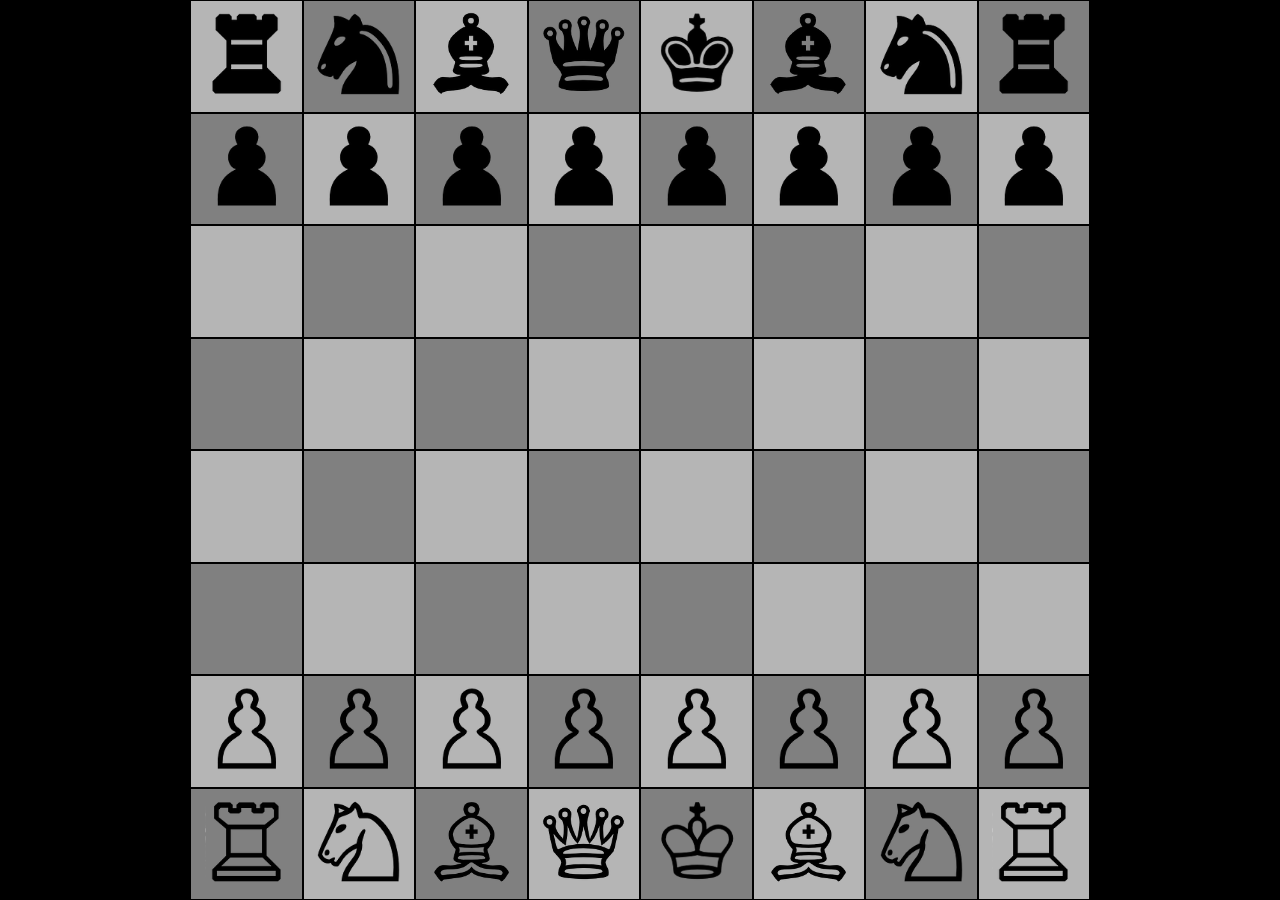
==== index.html @ ad70fdfa "Javascript Chess Game" ====
<!DOCTYPE html>
<html lang="en">
<head>
    <meta charset="UTF-8">
    <meta http-equiv="X-UA-Compatible" content="IE=edge">
    <meta name="viewport" content="width=device-width, initial-scale=1.0">
    <title>Chess 2.0</title>
</head>
<body>
    <link rel="stylesheet" href="./css/style.css">
    <script src="./js/game.js" defer></script>
    <div id="gameBoard" oncontextmenu="return false;"></div>
</body>
</html>
---- css/style.css ----
body {
    background-color: black;
    margin: 0;
    height: 100vh;
    width: 100vw;

    display: flex;
    justify-content: center;
    align-items: center;
}

#gameBoard {
    background-color: rgb(181, 181, 181);

    display: grid;
    grid-template-columns: repeat(8, 1fr);
    grid-template-rows: repeat(8, 1fr);

    width: 100vmin;
    height: 100vmin;
    
    user-select: none;
}

.cellBlock {
    display:table-cell;
    text-align: center;
}

.grayBlock {
    background-color: rgb(128, 128, 128);
}

.highlighted {
    background-color: red;
}

.pieceImg {
    /* width: 95%;
    height: 95%; */
    
    margin-top: 10%;
    width: 75%;
    height: 75%;
}
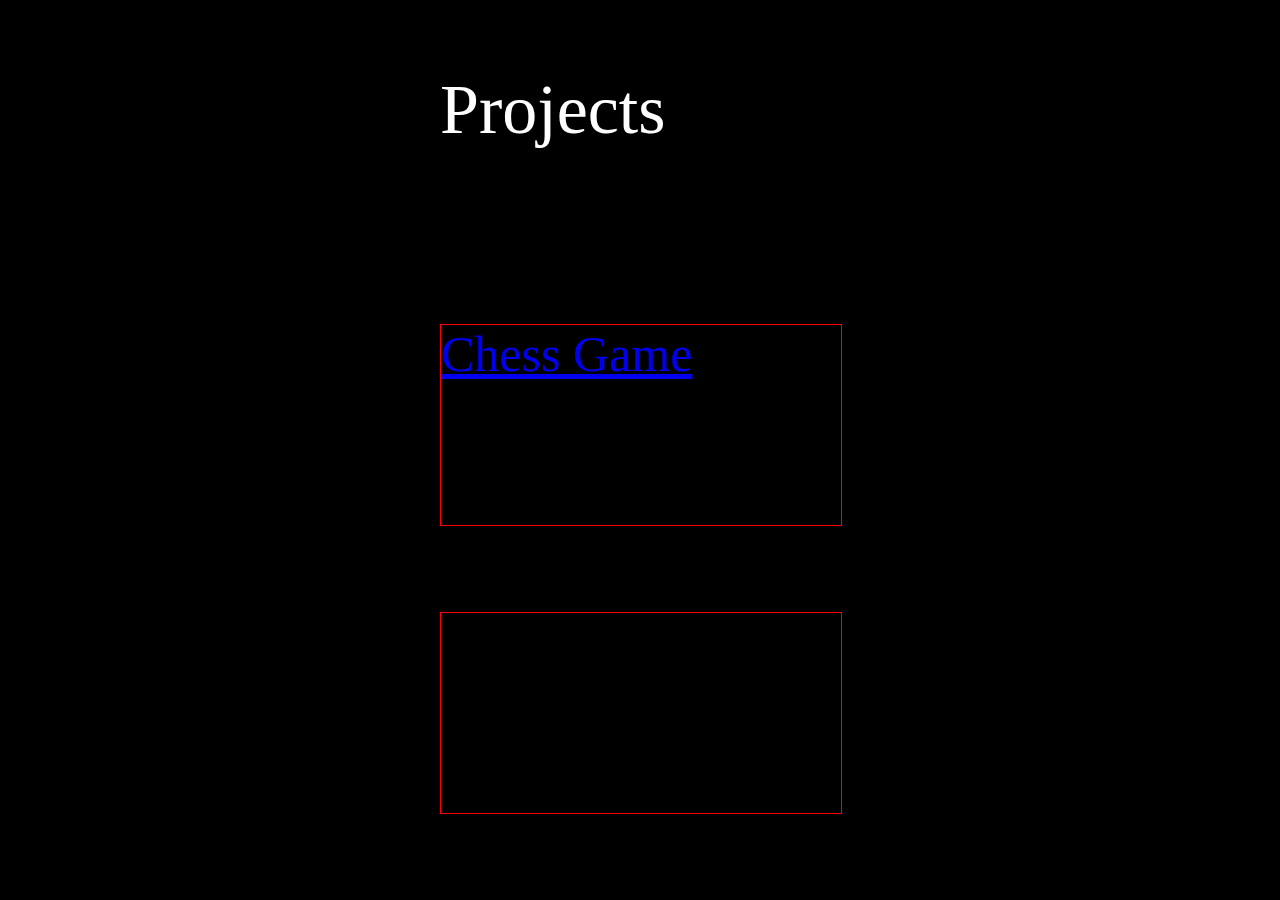
==== commit 108e983d: "Changed main page and doing remodelling" ====
--- a/index.html
+++ b/index.html
@@ -4,11 +4,23 @@
     <meta charset="UTF-8">
     <meta http-equiv="X-UA-Compatible" content="IE=edge">
     <meta name="viewport" content="width=device-width, initial-scale=1.0">
-    <title>Chess 2.0</title>
+    <title>Project Hub</title>
+    <link rel="shortcut icon" href="./img/roundedFavicon.ico" type="image/x-icon">
 </head>
 <body>
     <link rel="stylesheet" href="./css/style.css">
-    <script src="./js/game.js" defer></script>
-    <div id="gameBoard" oncontextmenu="return false;"></div>
+    <script src="./js/projectHub.js" defer></script>
+
+    <div id="projectBrowser">
+        <div id="hubBigTitle">
+            <p id="hubBigTitleText" class="whiteText">Projects</p><br>
+        </div>
+
+        <div id="chessGame" class="projects">
+            <a href="./projects/chess2.0/chess.html">Chess Game</a>
+        </div>
+
+        <!-- <strong class="whiteText">YES</strong> -->
+    </div>
 </body>
-</html> +</html>--- a/css/style.css
+++ b/css/style.css
@@ -1,4 +1,3 @@
-
 body {
     background-color: black;
     margin: 0;
@@ -7,40 +6,42 @@
 
     display: flex;
     justify-content: center;
-    align-items: center;
+    /* align-items: center; */
 }
 
-#gameBoard {
-    background-color: rgb(181, 181, 181);
+.whiteText {
+    color: white;
+}
+
+#projectBrowser {
+    height: 100vh;
+    width: 400px;
 
     display: grid;
-    grid-template-columns: repeat(8, 1fr);
-    grid-template-rows: repeat(8, 1fr);
-
-    width: 100vmin;
-    height: 100vmin;
-    
-    user-select: none;
 }
 
-.cellBlock {
-    display:table-cell;
+#huhBigTitle {
+    border: 1px solid;
+    border-color: red;
+
+    /* display: flex;
+    justify-content: center;
+    align-items: center; */
+
     text-align: center;
+    vertical-align: middle;
 }
 
-.grayBlock {
-    background-color: rgb(128, 128, 128);
+#hubBigTitleText {
+    font-size: 70px;
 }
 
-.highlighted {
-    background-color: red;
+.projects {
+    height: 200px;
+    width: 100%;
+    border: 1px solid;
+    border-color: red;
+
+    font-size: 50px;
 }
 
-.pieceImg {
-    /* width: 95%;
-    height: 95%; */
-    
-    margin-top: 10%;
-    width: 75%;
-    height: 75%;
-}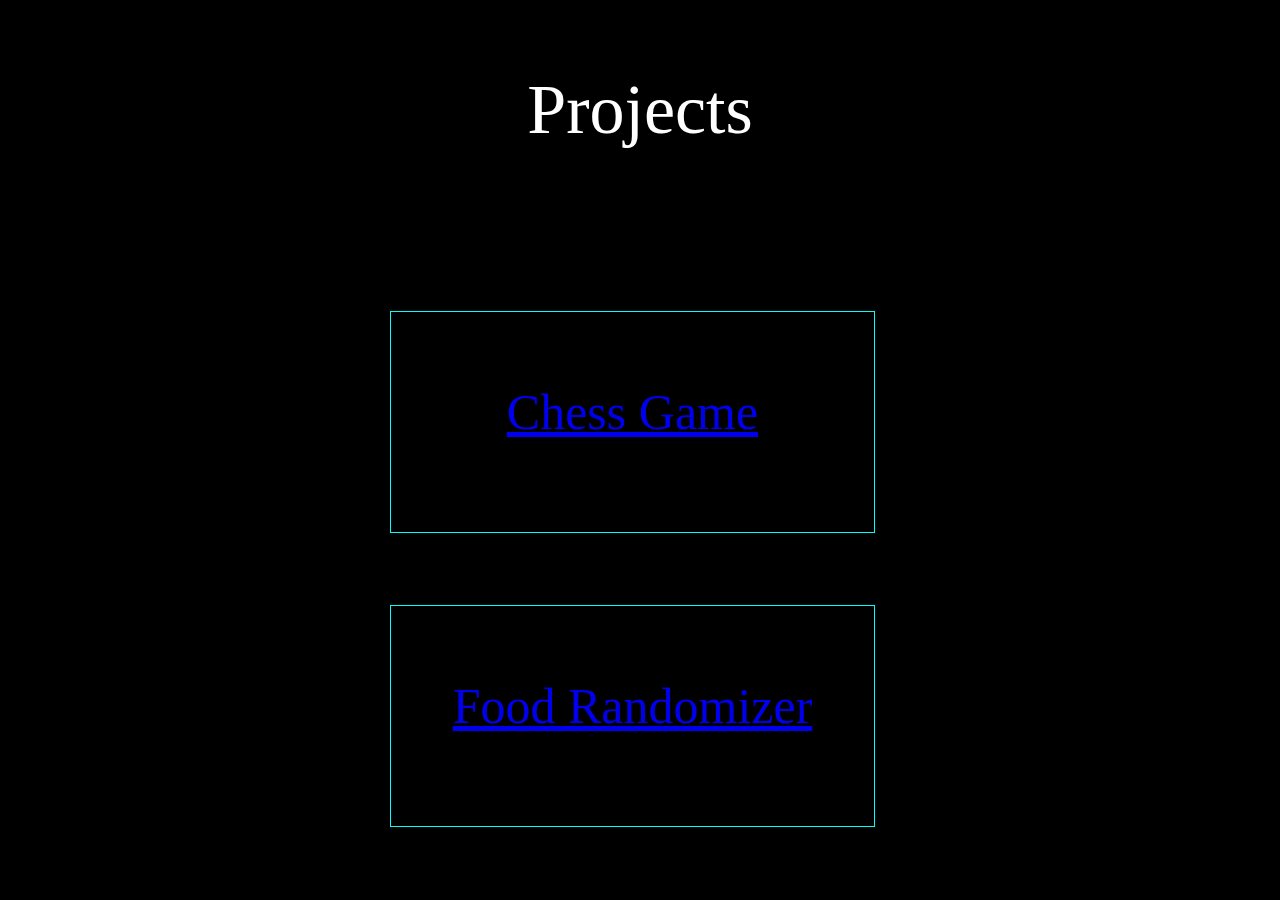
==== commit e4387077: "made things centered" ====
--- a/index.html
+++ b/index.html
@@ -16,9 +16,9 @@
             <p id="hubBigTitleText" class="whiteText">Projects</p><br>
         </div>
 
-        <div id="chessGame" class="projects">
+        <!-- <div id="chessGame" class="projects">
             <a href="./projects/chess2.0/chess.html">Chess Game</a>
-        </div>
+        </div> -->
 
         <!-- <strong class="whiteText">YES</strong> -->
     </div>
--- a/css/style.css
+++ b/css/style.css
@@ -15,32 +15,41 @@
 
 #projectBrowser {
     height: 100vh;
-    width: 400px;
+    width: 500px;
 
     display: grid;
+    overflow-x: hidden;
+    overflow-y: auto;
 }
 
 #huhBigTitle {
     border: 1px solid;
     border-color: red;
 
-    /* display: flex;
+    /* display: flex; */
     justify-content: center;
-    align-items: center; */
+    align-items: center;
+}
 
+#hubBigTitleText {
+    font-size: 70px;
     text-align: center;
     vertical-align: middle;
 }
 
-#hubBigTitleText {
-    font-size: 70px;
-}
-
 .projects {
     height: 200px;
-    width: 100%;
-    border: 1px solid;
-    border-color: red;
+    /* width: 100%; */
+    border: 1px solid aqua;
+
+    padding: 20px;
+    padding-top: 0px;
+
+    margin-right: 15px;
+
+    display: flex;
+    justify-content: center;
+    align-items: center;
 
     font-size: 50px;
 }
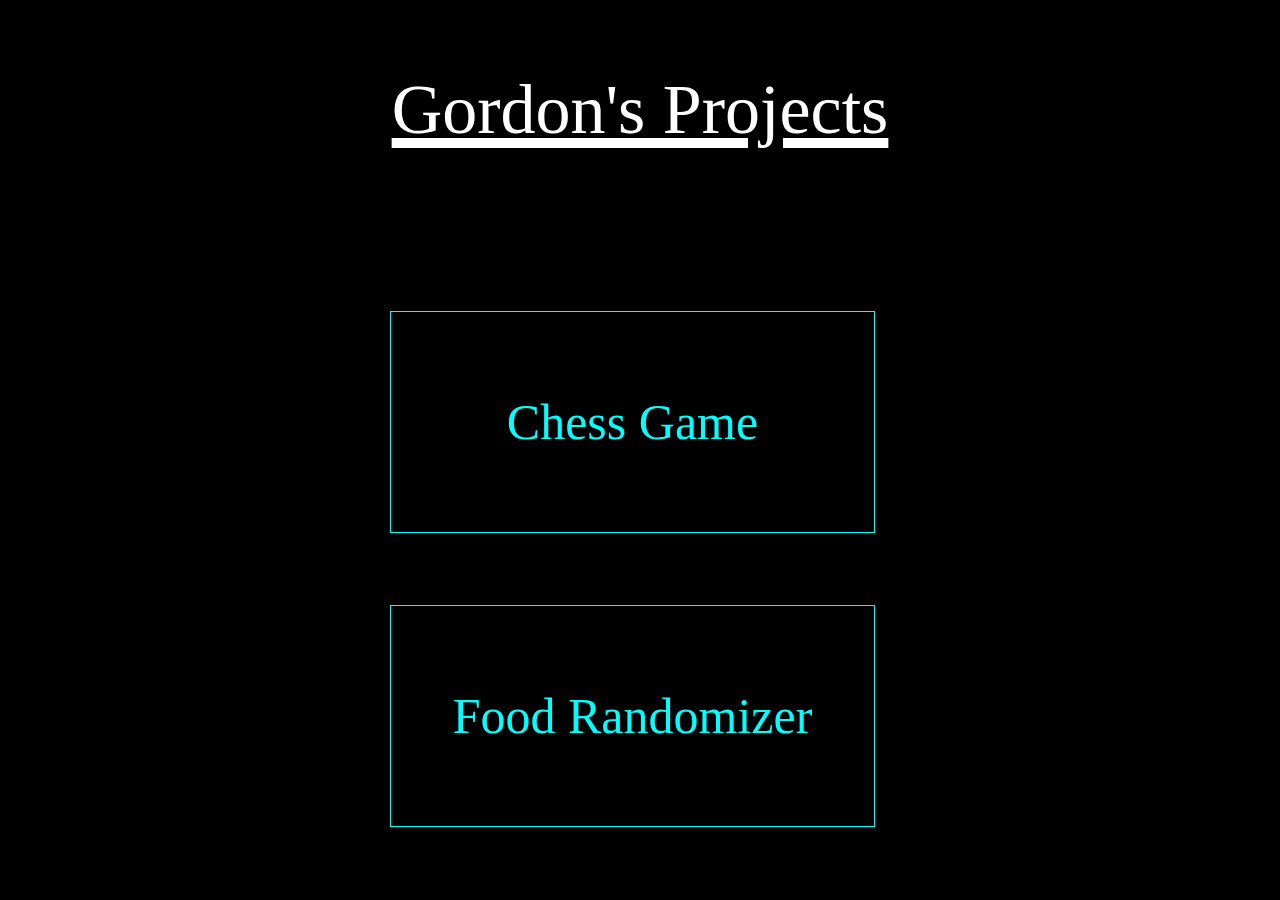
==== commit 5cb60a4a: "start doing aesthetics" ====
--- a/index.html
+++ b/index.html
@@ -13,7 +13,7 @@
 
     <div id="projectBrowser">
         <div id="hubBigTitle">
-            <p id="hubBigTitleText" class="whiteText">Projects</p><br>
+            <p id="hubBigTitleText" class="whiteText">Gordon's Projects</p><br>
         </div>
 
         <!-- <div id="chessGame" class="projects">
--- a/css/style.css
+++ b/css/style.css
@@ -23,8 +23,11 @@
 }
 
 #huhBigTitle {
+    height: 250px;
     border: 1px solid;
     border-color: red;
+
+    padding-bottom: 50px;
 
     /* display: flex; */
     justify-content: center;
@@ -35,6 +38,7 @@
     font-size: 70px;
     text-align: center;
     vertical-align: middle;
+    text-decoration: underline white 10px;
 }
 
 .projects {
@@ -42,8 +46,9 @@
     /* width: 100%; */
     border: 1px solid aqua;
 
-    padding: 20px;
-    padding-top: 0px;
+    padding: 10px;
+    padding-left: 20px;
+    padding-right: 20px;
 
     margin-right: 15px;
 
@@ -54,3 +59,6 @@
     font-size: 50px;
 }
 
+.projectName {
+    color: aqua;
+}
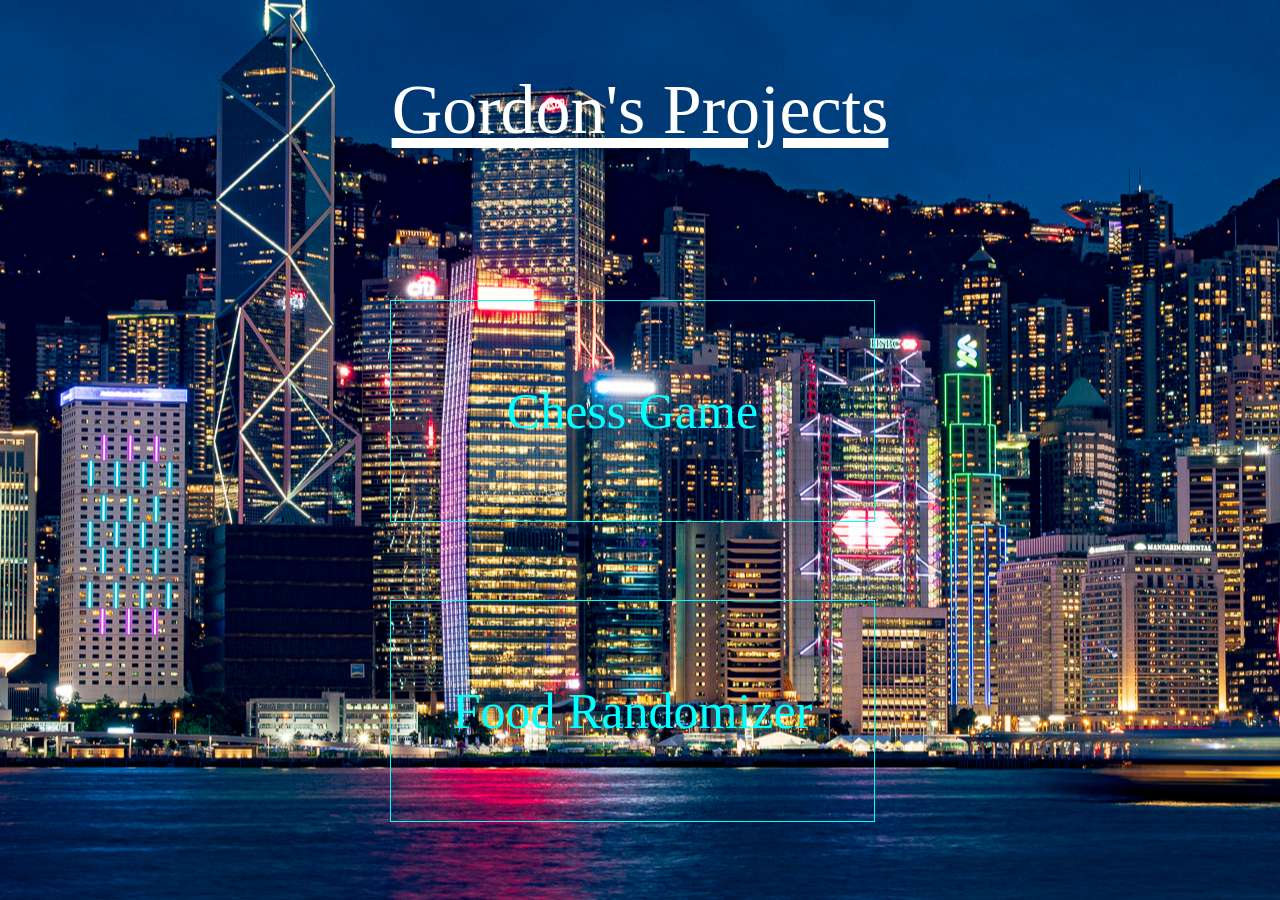
==== commit a59111d5: "added bg img for main page" ====
--- a/index.html
+++ b/index.html
@@ -7,7 +7,7 @@
     <title>Project Hub</title>
     <link rel="shortcut icon" href="./img/roundedFavicon.ico" type="image/x-icon">
 </head>
-<body>
+<body background="./img/bg2.jpg">
     <link rel="stylesheet" href="./css/style.css">
     <script src="./js/projectHub.js" defer></script>
 
--- a/css/style.css
+++ b/css/style.css
@@ -1,5 +1,5 @@
 body {
-    background-color: black;
+    /* background-color: black; */
     margin: 0;
     height: 100vh;
     width: 100vw;
@@ -7,6 +7,7 @@
     display: flex;
     justify-content: center;
     /* align-items: center; */
+    background-position: center;
 }
 
 .whiteText {
@@ -18,12 +19,14 @@
     width: 500px;
 
     display: grid;
+    grid-template-columns: 100%;
+    grid-template-rows: repeat(3, 4fr);
     overflow-x: hidden;
-    overflow-y: auto;
+    overflow-y: hidden;
 }
 
 #huhBigTitle {
-    height: 250px;
+    height: 5000px;
     border: 1px solid;
     border-color: red;
 
@@ -57,8 +60,15 @@
     align-items: center;
 
     font-size: 50px;
+    /* background-color: white; */
+    background-image: url("chessBG.png");
+    background-position: center;
+    background-repeat: no-repeat;
+    background-size: cover;
 }
 
 .projectName {
     color: aqua;
+
+    text-align: center;
 }
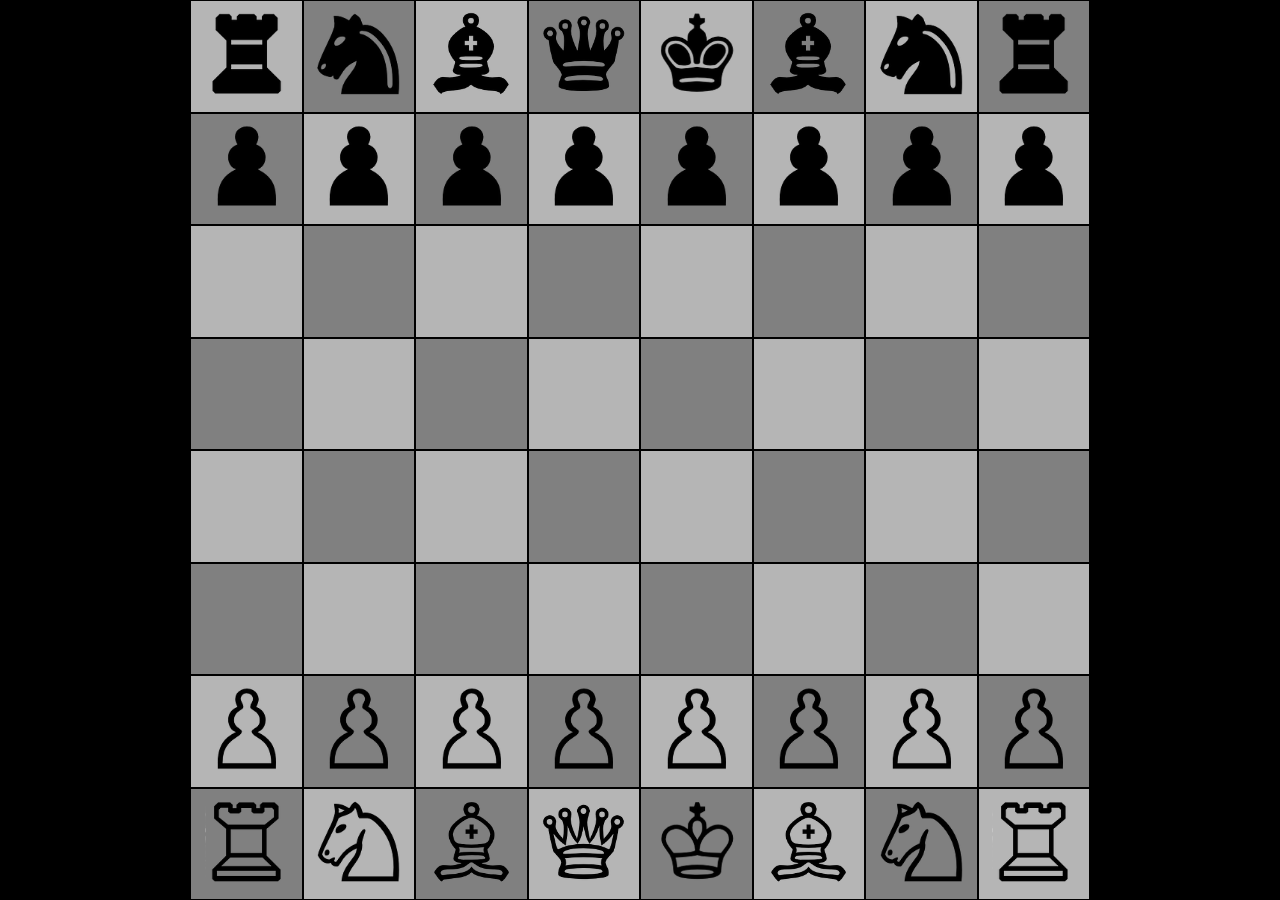
==== commit d4572ea7: "go back to only chess" ====
--- a/index.html
+++ b/index.html
@@ -4,23 +4,12 @@
     <meta charset="UTF-8">
     <meta http-equiv="X-UA-Compatible" content="IE=edge">
     <meta name="viewport" content="width=device-width, initial-scale=1.0">
-    <title>Project Hub</title>
-    <link rel="shortcut icon" href="./img/roundedFavicon.ico" type="image/x-icon">
+    <title>Chess 2.0</title>
+    <link rel="shortcut icon" href="./img/chessFavicon.ico" type="image/x-icon">
 </head>
-<body background="./img/bg2.jpg">
+<body>
     <link rel="stylesheet" href="./css/style.css">
-    <script src="./js/projectHub.js" defer></script>
-
-    <div id="projectBrowser">
-        <div id="hubBigTitle">
-            <p id="hubBigTitleText" class="whiteText">Gordon's Projects</p><br>
-        </div>
-
-        <!-- <div id="chessGame" class="projects">
-            <a href="./projects/chess2.0/chess.html">Chess Game</a>
-        </div> -->
-
-        <!-- <strong class="whiteText">YES</strong> -->
-    </div>
+    <script src="./js/game.js" defer></script>
+    <div id="gameBoard" oncontextmenu="return false;"></div>
 </body>
-</html>+</html> --- a/css/style.css
+++ b/css/style.css
@@ -1,74 +1,55 @@
+
 body {
-    /* background-color: black; */
+    background-color: black;
     margin: 0;
     height: 100vh;
     width: 100vw;
 
     display: flex;
     justify-content: center;
-    /* align-items: center; */
-    background-position: center;
-}
-
-.whiteText {
-    color: white;
-}
-
-#projectBrowser {
-    height: 100vh;
-    width: 500px;
-
-    display: grid;
-    grid-template-columns: 100%;
-    grid-template-rows: repeat(3, 4fr);
-    overflow-x: hidden;
-    overflow-y: hidden;
-}
-
-#huhBigTitle {
-    height: 5000px;
-    border: 1px solid;
-    border-color: red;
-
-    padding-bottom: 50px;
-
-    /* display: flex; */
-    justify-content: center;
     align-items: center;
 }
 
-#hubBigTitleText {
-    font-size: 70px;
-    text-align: center;
-    vertical-align: middle;
-    text-decoration: underline white 10px;
+#gameBoard {
+    background-color: rgb(181, 181, 181);
+
+    display: grid;
+    grid-template-columns: repeat(8, 1fr);
+    grid-template-rows: repeat(8, 1fr);
+
+    width: 100vmin;
+    height: 100vmin;
+    
+    user-select: none;
 }
 
-.projects {
-    height: 200px;
-    /* width: 100%; */
-    border: 1px solid aqua;
-
-    padding: 10px;
-    padding-left: 20px;
-    padding-right: 20px;
-
-    margin-right: 15px;
-
-    display: flex;
-    justify-content: center;
-    align-items: center;
-
-    font-size: 50px;
-    /* background-color: white; */
-    background-image: url("chessBG.png");
-    background-position: center;
-    background-repeat: no-repeat;
-    background-size: cover;
+.cellBlock {
+    display: table-cell;
+    text-align: center;
+    position: relative;
 }
 
-.projectName {
-    color: aqua;
+.grayBlock {
+    background-color: rgb(128, 128, 128);
+}
 
-    text-align: center;
+.highlighted {
+    background-color: red;
 }
+
+.pieceImg {
+    /* width: 95%;
+    height: 95%; */
+    
+    margin-top: 10%;
+    width: 75%;
+    height: 75%;
+}
+
+.dot {
+    position: absolute;
+    top: 0;
+    left: 0;
+    width: calc((100vmin / 8) - 3px);
+    height: calc((100vmin / 8) - 3px);
+}